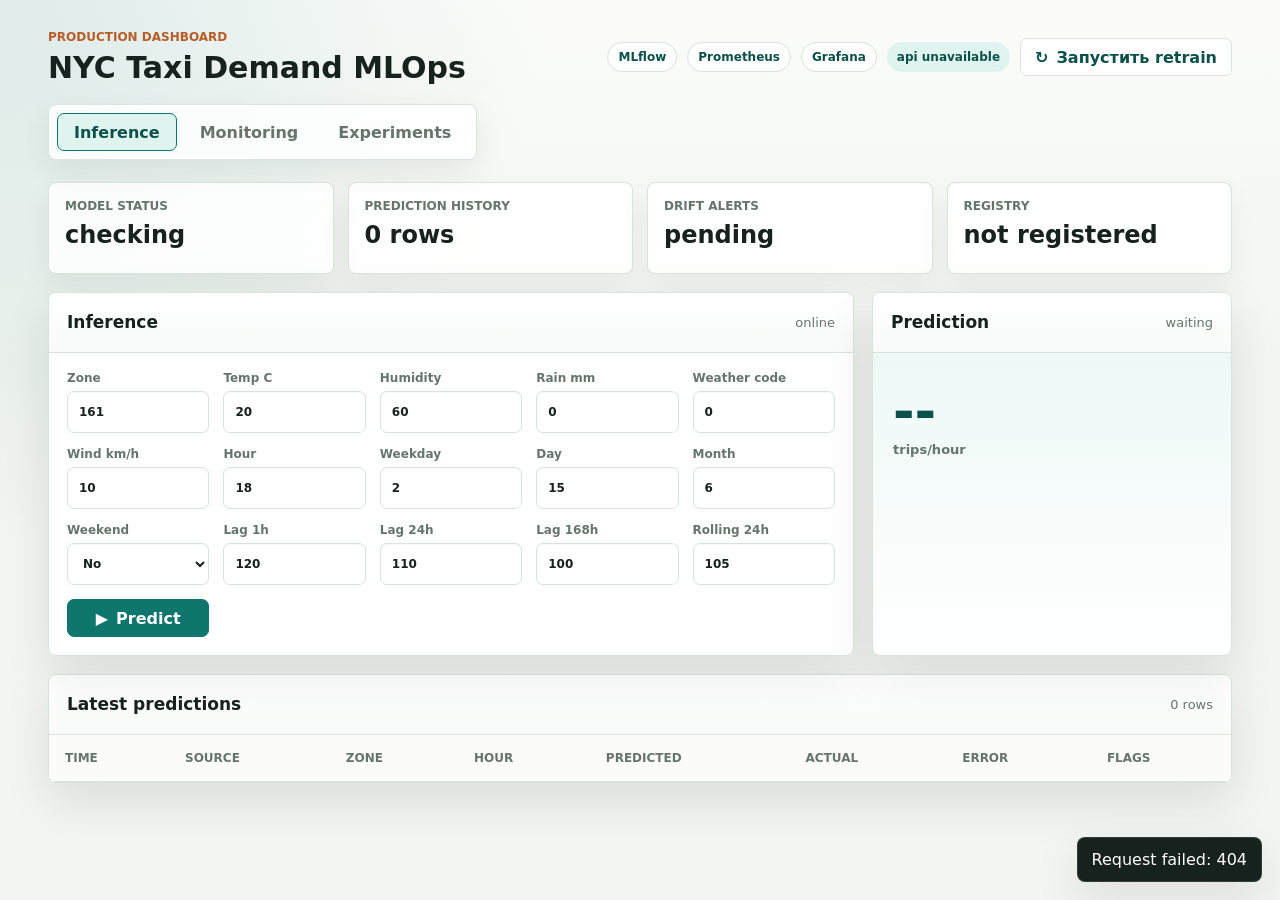
==== src/web/index.html @ 182fb6d9 "feat: integrate monitoring UI and drift reporting" ====
<!doctype html>
<html lang="ru">
  <head>
    <meta charset="utf-8" />
    <meta name="viewport" content="width=device-width, initial-scale=1" />
    <title>NYC Taxi Demand MLOps</title>
    <link rel="stylesheet" href="styles.css" />
  </head>
  <body>
    <header class="app-header">
      <div>
        <p class="eyebrow">Production dashboard</p>
        <h1>NYC Taxi Demand MLOps</h1>
      </div>
      <div class="header-actions">
        <a class="link-button" href="http://127.0.0.1:5000" target="_blank" rel="noreferrer">
          MLflow
        </a>
        <a class="link-button" href="http://127.0.0.1:9090" target="_blank" rel="noreferrer">
          Prometheus
        </a>
        <a class="link-button" href="http://127.0.0.1:3000" target="_blank" rel="noreferrer">
          Grafana
        </a>
        <span id="system-status" class="status-pill">API</span>
        <button
          id="retrain-button"
          class="button button-secondary"
          type="button"
          title="Создать запрос на переобучение"
        >
          <span aria-hidden="true">↻</span>
          Запустить retrain
        </button>
      </div>
    </header>

    <nav class="tabs" aria-label="Основные разделы">
      <button class="tab-button active" type="button" data-view="inference">Inference</button>
      <button class="tab-button" type="button" data-view="monitoring">Monitoring</button>
      <button class="tab-button" type="button" data-view="experiments">Experiments</button>
    </nav>

    <main>
      <section id="view-inference" class="view active">
        <section class="metric-grid" aria-label="Сводка сервиса">
          <article class="metric-card">
            <span class="metric-label">Model status</span>
            <strong id="model-metric">checking</strong>
          </article>
          <article class="metric-card">
            <span class="metric-label">Prediction history</span>
            <strong id="history-metric">0 rows</strong>
          </article>
          <article class="metric-card">
            <span class="metric-label">Drift alerts</span>
            <strong id="drift-metric">pending</strong>
          </article>
          <article class="metric-card">
            <span class="metric-label">Registry</span>
            <strong id="registry-metric">not registered</strong>
          </article>
        </section>

        <div class="workspace-grid">
          <section class="panel inference-panel">
            <div class="panel-heading">
              <h2>Inference</h2>
              <span class="muted">online</span>
            </div>

            <form id="prediction-form" class="feature-grid">
              <label>
                Zone
                <input name="pu_location_id" type="number" min="1" value="161" required />
              </label>
              <label>
                Temp C
                <input name="temperature_2m" type="number" step="0.1" value="20" required />
              </label>
              <label>
                Humidity
                <input name="relative_humidity_2m" type="number" step="0.1" value="60" required />
              </label>
              <label>
                Rain mm
                <input name="precipitation" type="number" min="0" step="0.1" value="0" required />
              </label>
              <label>
                Weather code
                <input name="weather_code" type="number" step="1" value="0" required />
              </label>
              <label>
                Wind km/h
                <input name="wind_speed_10m" type="number" step="0.1" value="10" required />
              </label>
              <label>
                Hour
                <input name="hour" type="number" min="0" max="23" value="18" required />
              </label>
              <label>
                Weekday
                <input name="day_of_week" type="number" min="0" max="6" value="2" required />
              </label>
              <label>
                Day
                <input name="day_of_month" type="number" min="1" max="31" value="15" required />
              </label>
              <label>
                Month
                <input name="month" type="number" min="1" max="12" value="6" required />
              </label>
              <label>
                Weekend
                <select name="is_weekend">
                  <option value="0">No</option>
                  <option value="1">Yes</option>
                </select>
              </label>
              <label>
                Lag 1h
                <input name="lag_1h" type="number" step="0.1" value="120" required />
              </label>
              <label>
                Lag 24h
                <input name="lag_24h" type="number" step="0.1" value="110" required />
              </label>
              <label>
                Lag 168h
                <input name="lag_168h" type="number" step="0.1" value="100" required />
              </label>
              <label>
                Rolling 24h
                <input name="rolling_mean_24h" type="number" step="0.1" value="105" required />
              </label>

              <button
                class="button button-primary submit-button"
                type="submit"
                title="Получить прогноз"
              >
                <span aria-hidden="true">▶</span>
                Predict
              </button>
            </form>
          </section>

          <aside class="panel result-panel">
            <div class="panel-heading">
              <h2>Prediction</h2>
              <span id="prediction-time" class="muted">waiting</span>
            </div>
            <div class="prediction-value">
              <span id="prediction-value">--</span>
              <small>trips/hour</small>
            </div>
            <div id="prediction-flags" class="flag-list"></div>
          </aside>
        </div>

        <section class="panel table-panel">
          <div class="panel-heading">
            <h2>Latest predictions</h2>
            <span id="prediction-count" class="muted">0 rows</span>
          </div>
          <div class="table-scroll">
            <table>
              <thead>
                <tr>
                  <th>Time</th>
                  <th>Source</th>
                  <th>Zone</th>
                  <th>Hour</th>
                  <th>Predicted</th>
                  <th>Actual</th>
                  <th>Error</th>
                  <th>Flags</th>
                </tr>
              </thead>
              <tbody id="predictions-table"></tbody>
            </table>
          </div>
        </section>
      </section>

      <section id="view-monitoring" class="view">
        <section class="panel">
          <div class="panel-heading">
            <h2>Drift notifications</h2>
            <div class="panel-actions">
              <a class="link-button" href="/reports/drift" target="_blank" rel="noreferrer">Open report</a>
              <span id="drift-status" class="status-pill muted">pending</span>
            </div>
          </div>
          <div class="drift-summary">
            <article>
              <span>Data drift features</span>
              <strong id="data-drift-metric">--</strong>
            </article>
            <article>
              <span>Target drift</span>
              <strong id="target-drift-metric">--</strong>
            </article>
            <article>
              <span>Concept drift</span>
              <strong id="concept-drift-metric">--</strong>
            </article>
          </div>
          <div id="drift-list" class="alert-list"></div>
        </section>
      </section>

      <section id="view-experiments" class="view">
        <section class="panel">
          <div class="panel-heading">
            <h2>Experiments</h2>
            <span class="muted">MLflow baseline</span>
          </div>
          <div class="table-scroll">
            <table>
              <thead>
                <tr>
                  <th>Run</th>
                  <th>Experiment</th>
                  <th>Model</th>
                  <th>MAE</th>
                  <th>RMSE</th>
                  <th>R2</th>
                  <th>Rows</th>
                  <th>Registry</th>
                </tr>
              </thead>
              <tbody id="experiments-table"></tbody>
            </table>
          </div>
        </section>
      </section>
    </main>

    <div id="toast" class="toast" role="status" aria-live="polite"></div>
    <script src="app.js"></script>
  </body>
</html>
---- src/web/styles.css ----
:root {
  color-scheme: light;
  --bg: #f2f5f1;
  --bg-soft: #fbfcfa;
  --panel: #ffffff;
  --panel-alt: #f7faf7;
  --text: #17211d;
  --muted: #66746e;
  --line: #d9e2dc;
  --primary: #0f766e;
  --primary-dark: #0b504b;
  --primary-soft: #dff4ef;
  --accent: #b95d28;
  --accent-soft: #fff0e5;
  --danger: #b42318;
  --danger-soft: #fee4e2;
  --warning: #9a6700;
  --warning-soft: #fff3cf;
  --shadow: 0 18px 48px rgba(20, 34, 29, 0.1);
}

* {
  box-sizing: border-box;
}

body {
  min-height: 100vh;
  margin: 0;
  background:
    radial-gradient(circle at top left, rgba(15, 118, 110, 0.12), transparent 34rem),
    linear-gradient(180deg, #fbfcfa 0%, var(--bg) 42%);
  color: var(--text);
  font-family:
    Inter, ui-sans-serif, system-ui, -apple-system, BlinkMacSystemFont, "Segoe UI",
    sans-serif;
}

button,
input,
select {
  font: inherit;
}

.app-header {
  display: flex;
  align-items: center;
  justify-content: space-between;
  gap: 24px;
  padding: 30px clamp(18px, 4vw, 48px) 20px;
}

.eyebrow {
  margin: 0 0 7px;
  color: var(--accent);
  font-size: 12px;
  font-weight: 800;
  letter-spacing: 0;
  text-transform: uppercase;
}

h1,
h2 {
  margin: 0;
  letter-spacing: 0;
}

h1 {
  font-size: 30px;
  line-height: 1.1;
}

h2 {
  font-size: 17px;
  line-height: 1.25;
}

.header-actions,
.panel-heading,
.panel-actions,
.tabs,
.flag-list {
  display: flex;
  align-items: center;
}

.header-actions,
.panel-actions {
  gap: 10px;
  flex-wrap: wrap;
  justify-content: flex-end;
}

.tabs {
  position: sticky;
  top: 0;
  z-index: 5;
  gap: 6px;
  margin: 0 clamp(18px, 4vw, 48px);
  padding: 8px;
  width: max-content;
  max-width: calc(100vw - 36px);
  border: 1px solid rgba(217, 226, 220, 0.9);
  border-radius: 8px;
  background: rgba(255, 255, 255, 0.82);
  box-shadow: 0 10px 28px rgba(20, 34, 29, 0.07);
  backdrop-filter: blur(14px);
  overflow-x: auto;
}

.tab-button,
.button {
  min-height: 38px;
  border: 1px solid transparent;
  border-radius: 7px;
  cursor: pointer;
  transition:
    background 0.15s ease,
    border-color 0.15s ease,
    color 0.15s ease,
    transform 0.15s ease;
}

.tab-button {
  padding: 0 16px;
  background: transparent;
  color: var(--muted);
  font-weight: 700;
}

.tab-button:hover {
  background: var(--panel-alt);
  color: var(--primary-dark);
}

.tab-button.active {
  border-color: var(--primary);
  background: var(--primary-soft);
  color: var(--primary-dark);
}

.button {
  display: inline-flex;
  align-items: center;
  justify-content: center;
  gap: 8px;
  padding: 0 14px;
  font-weight: 800;
}

.button:hover {
  transform: translateY(-1px);
}

.button-primary {
  border-color: var(--primary);
  background: var(--primary);
  color: #fff;
}

.button-primary:hover {
  background: var(--primary-dark);
}

.button-secondary {
  border-color: var(--line);
  background: #fff;
  color: var(--primary-dark);
}

.link-button {
  display: inline-flex;
  align-items: center;
  min-height: 30px;
  border: 1px solid var(--line);
  border-radius: 999px;
  padding: 0 10px;
  background: #fff;
  color: var(--primary-dark);
  font-size: 12px;
  font-weight: 900;
  text-decoration: none;
}

main {
  padding: 22px clamp(18px, 4vw, 48px) 44px;
}

.view {
  display: none;
}

.view.active {
  display: block;
}

.metric-grid {
  display: grid;
  grid-template-columns: repeat(4, minmax(0, 1fr));
  gap: 14px;
  margin-bottom: 18px;
}

.metric-card {
  min-height: 92px;
  border: 1px solid rgba(217, 226, 220, 0.95);
  border-radius: 8px;
  padding: 16px;
  background: rgba(255, 255, 255, 0.84);
  box-shadow: 0 12px 30px rgba(20, 34, 29, 0.06);
}

.metric-label {
  display: block;
  margin-bottom: 10px;
  color: var(--muted);
  font-size: 12px;
  font-weight: 800;
  text-transform: uppercase;
}

.metric-card strong {
  font-size: 24px;
  line-height: 1;
}

.workspace-grid {
  display: grid;
  grid-template-columns: minmax(0, 1fr) minmax(280px, 360px);
  gap: 18px;
}

.panel {
  background: rgba(255, 255, 255, 0.94);
  border: 1px solid var(--line);
  border-radius: 8px;
  box-shadow: var(--shadow);
  overflow: hidden;
}

.panel-heading {
  justify-content: space-between;
  gap: 16px;
  min-height: 60px;
  padding: 16px 18px;
  border-bottom: 1px solid var(--line);
  background: linear-gradient(180deg, #fff 0%, #f8fbf9 100%);
}

.muted {
  color: var(--muted);
  font-size: 13px;
}

.feature-grid {
  display: grid;
  grid-template-columns: repeat(5, minmax(120px, 1fr));
  gap: 14px;
  padding: 18px;
}

label {
  display: grid;
  gap: 6px;
  color: var(--muted);
  font-size: 12px;
  font-weight: 800;
}

input,
select {
  width: 100%;
  min-height: 42px;
  border: 1px solid var(--line);
  border-radius: 7px;
  padding: 0 11px;
  background: #fff;
  color: var(--text);
  box-shadow: inset 0 1px 0 rgba(20, 34, 29, 0.03);
}

input:hover,
select:hover {
  border-color: #bfd0c8;
}

input:focus,
select:focus,
button:focus-visible {
  outline: 3px solid rgba(15, 118, 110, 0.2);
  outline-offset: 1px;
}

.submit-button {
  align-self: end;
  min-width: 132px;
}

.result-panel {
  min-height: 282px;
  background:
    linear-gradient(180deg, rgba(223, 244, 239, 0.66), rgba(255, 255, 255, 0.94)),
    #fff;
}

.prediction-value {
  display: grid;
  gap: 5px;
  padding: 32px 20px 20px;
}

.prediction-value span {
  font-size: 52px;
  font-weight: 900;
  line-height: 1;
  color: var(--primary-dark);
}

.prediction-value small {
  color: var(--muted);
  font-size: 13px;
  font-weight: 700;
}

.flag-list {
  align-items: flex-start;
  gap: 8px;
  flex-wrap: wrap;
  min-height: 48px;
  padding: 0 20px 22px;
}

.flag {
  display: inline-flex;
  align-items: center;
  min-height: 26px;
  border-radius: 999px;
  padding: 0 10px;
  background: var(--primary-soft);
  color: var(--primary-dark);
  font-size: 12px;
  font-weight: 800;
  white-space: nowrap;
}

.flag.warning {
  background: var(--warning-soft);
  color: var(--warning);
}

.flag.danger {
  background: var(--danger-soft);
  color: var(--danger);
}

.table-panel {
  margin-top: 18px;
}

.table-scroll {
  overflow-x: auto;
}

table {
  width: 100%;
  min-width: 780px;
  border-collapse: collapse;
}

th,
td {
  height: 46px;
  padding: 0 16px;
  border-bottom: 1px solid var(--line);
  text-align: left;
  font-size: 13px;
  white-space: nowrap;
}

th {
  color: var(--muted);
  font-size: 12px;
  font-weight: 900;
  text-transform: uppercase;
  background: #fbfcfa;
}

tbody tr:hover {
  background: #f7faf7;
}

.status-pill {
  display: inline-flex;
  align-items: center;
  min-height: 30px;
  border-radius: 999px;
  padding: 0 10px;
  background: var(--primary-soft);
  color: var(--primary-dark);
  font-size: 12px;
  font-weight: 900;
}

.alert-list {
  display: grid;
  gap: 12px;
  padding: 18px;
}

.drift-summary {
  display: grid;
  grid-template-columns: repeat(3, minmax(0, 1fr));
  gap: 12px;
  padding: 18px 18px 0;
}

.drift-summary article {
  min-height: 78px;
  border: 1px solid var(--line);
  border-radius: 8px;
  padding: 14px;
  background: var(--panel-alt);
}

.drift-summary span {
  display: block;
  margin-bottom: 10px;
  color: var(--muted);
  font-size: 12px;
  font-weight: 900;
  text-transform: uppercase;
}

.drift-summary strong {
  font-size: 24px;
}

.alert-row {
  display: grid;
  grid-template-columns: 150px minmax(0, 1fr) 110px;
  gap: 14px;
  align-items: center;
  min-height: 68px;
  border: 1px solid var(--line);
  border-radius: 8px;
  padding: 13px 14px;
  background: var(--panel-alt);
}

.alert-title {
  font-weight: 900;
}

.alert-message {
  color: var(--muted);
  font-size: 13px;
}

.toast {
  position: fixed;
  right: 18px;
  bottom: 18px;
  z-index: 10;
  max-width: min(430px, calc(100vw - 36px));
  border: 1px solid rgba(255, 255, 255, 0.12);
  border-radius: 8px;
  padding: 12px 14px;
  background: #17211d;
  color: #fff;
  box-shadow: var(--shadow);
  opacity: 0;
  pointer-events: none;
  transform: translateY(8px);
  transition:
    opacity 0.2s ease,
    transform 0.2s ease;
}

.toast.visible {
  opacity: 1;
  transform: translateY(0);
}

@media (max-width: 1120px) {
  .metric-grid,
  .workspace-grid {
    grid-template-columns: 1fr 1fr;
  }

  .inference-panel {
    grid-column: 1 / -1;
  }

  .feature-grid {
    grid-template-columns: repeat(3, minmax(120px, 1fr));
  }
}

@media (max-width: 760px) {
  .app-header {
    align-items: flex-start;
    flex-direction: column;
  }

  .header-actions {
    width: 100%;
    justify-content: space-between;
  }

  .tabs {
    width: auto;
  }

  .metric-grid,
  .workspace-grid,
  .drift-summary {
    grid-template-columns: 1fr;
  }

  .feature-grid {
    grid-template-columns: 1fr 1fr;
  }

  .submit-button {
    grid-column: 1 / -1;
  }

  .alert-row {
    grid-template-columns: 1fr;
  }
}

@media (max-width: 460px) {
  main {
    padding-inline: 14px;
  }

  .app-header {
    padding-inline: 14px;
  }

  .tabs {
    margin-inline: 14px;
    max-width: calc(100vw - 28px);
  }

  .feature-grid {
    grid-template-columns: 1fr;
  }

  h1 {
    font-size: 24px;
  }
}
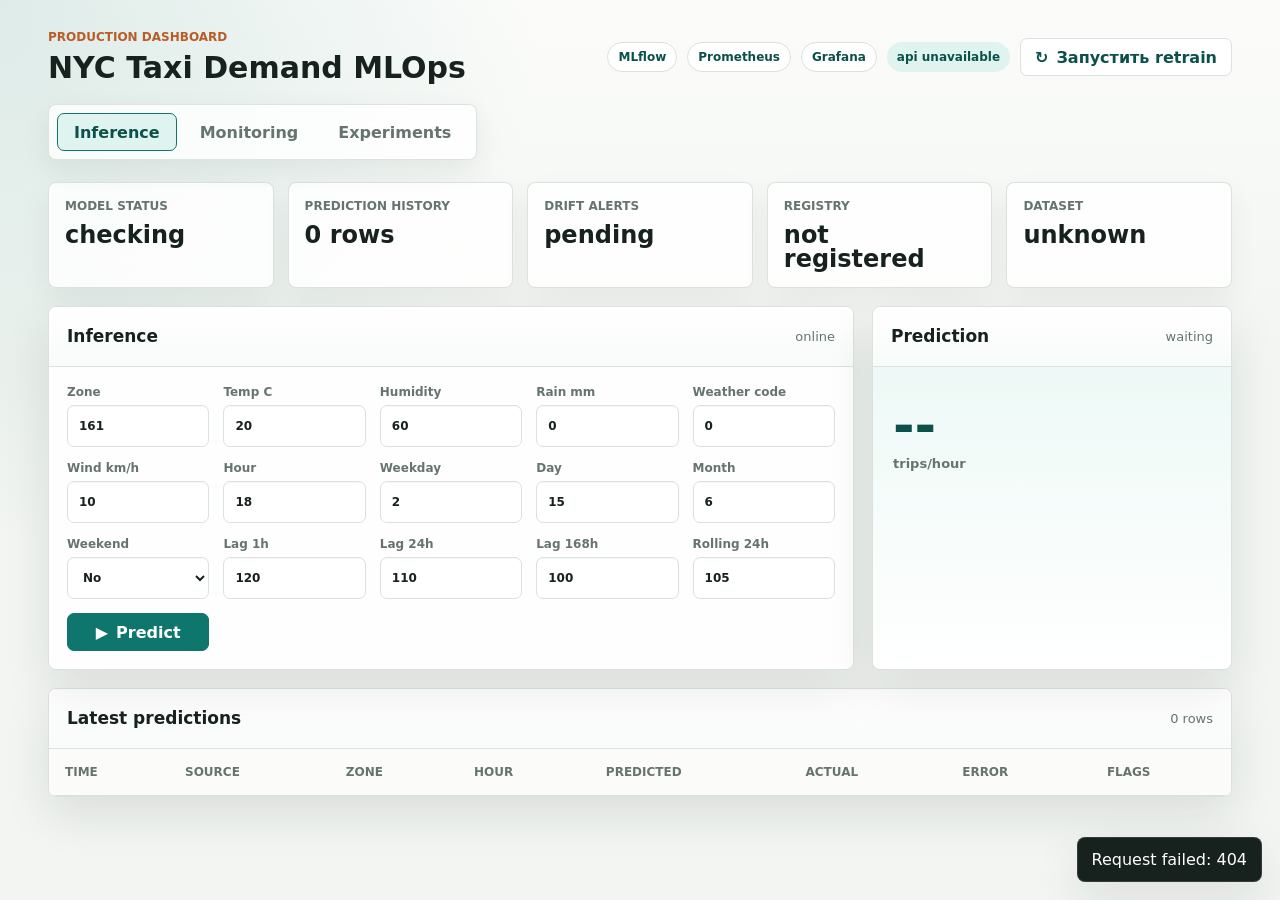
==== commit 5a175869: "feat: finalize reproducible MLOps stack" ====
--- a/src/web/index.html
+++ b/src/web/index.html
@@ -27,7 +27,7 @@
           id="retrain-button"
           class="button button-secondary"
           type="button"
-          title="Создать запрос на переобучение"
+          title="Запустить DVC-переобучение"
         >
           <span aria-hidden="true">↻</span>
           Запустить retrain
@@ -59,6 +59,10 @@
           <article class="metric-card">
             <span class="metric-label">Registry</span>
             <strong id="registry-metric">not registered</strong>
+          </article>
+          <article class="metric-card">
+            <span class="metric-label">Dataset</span>
+            <strong id="dataset-metric">unknown</strong>
           </article>
         </section>
 
@@ -227,6 +231,7 @@
                   <th>RMSE</th>
                   <th>R2</th>
                   <th>Rows</th>
+                  <th>Dataset</th>
                   <th>Registry</th>
                 </tr>
               </thead>
--- a/src/web/styles.css
+++ b/src/web/styles.css
@@ -195,7 +195,7 @@
 
 .metric-grid {
   display: grid;
-  grid-template-columns: repeat(4, minmax(0, 1fr));
+  grid-template-columns: repeat(auto-fit, minmax(170px, 1fr));
   gap: 14px;
   margin-bottom: 18px;
 }
